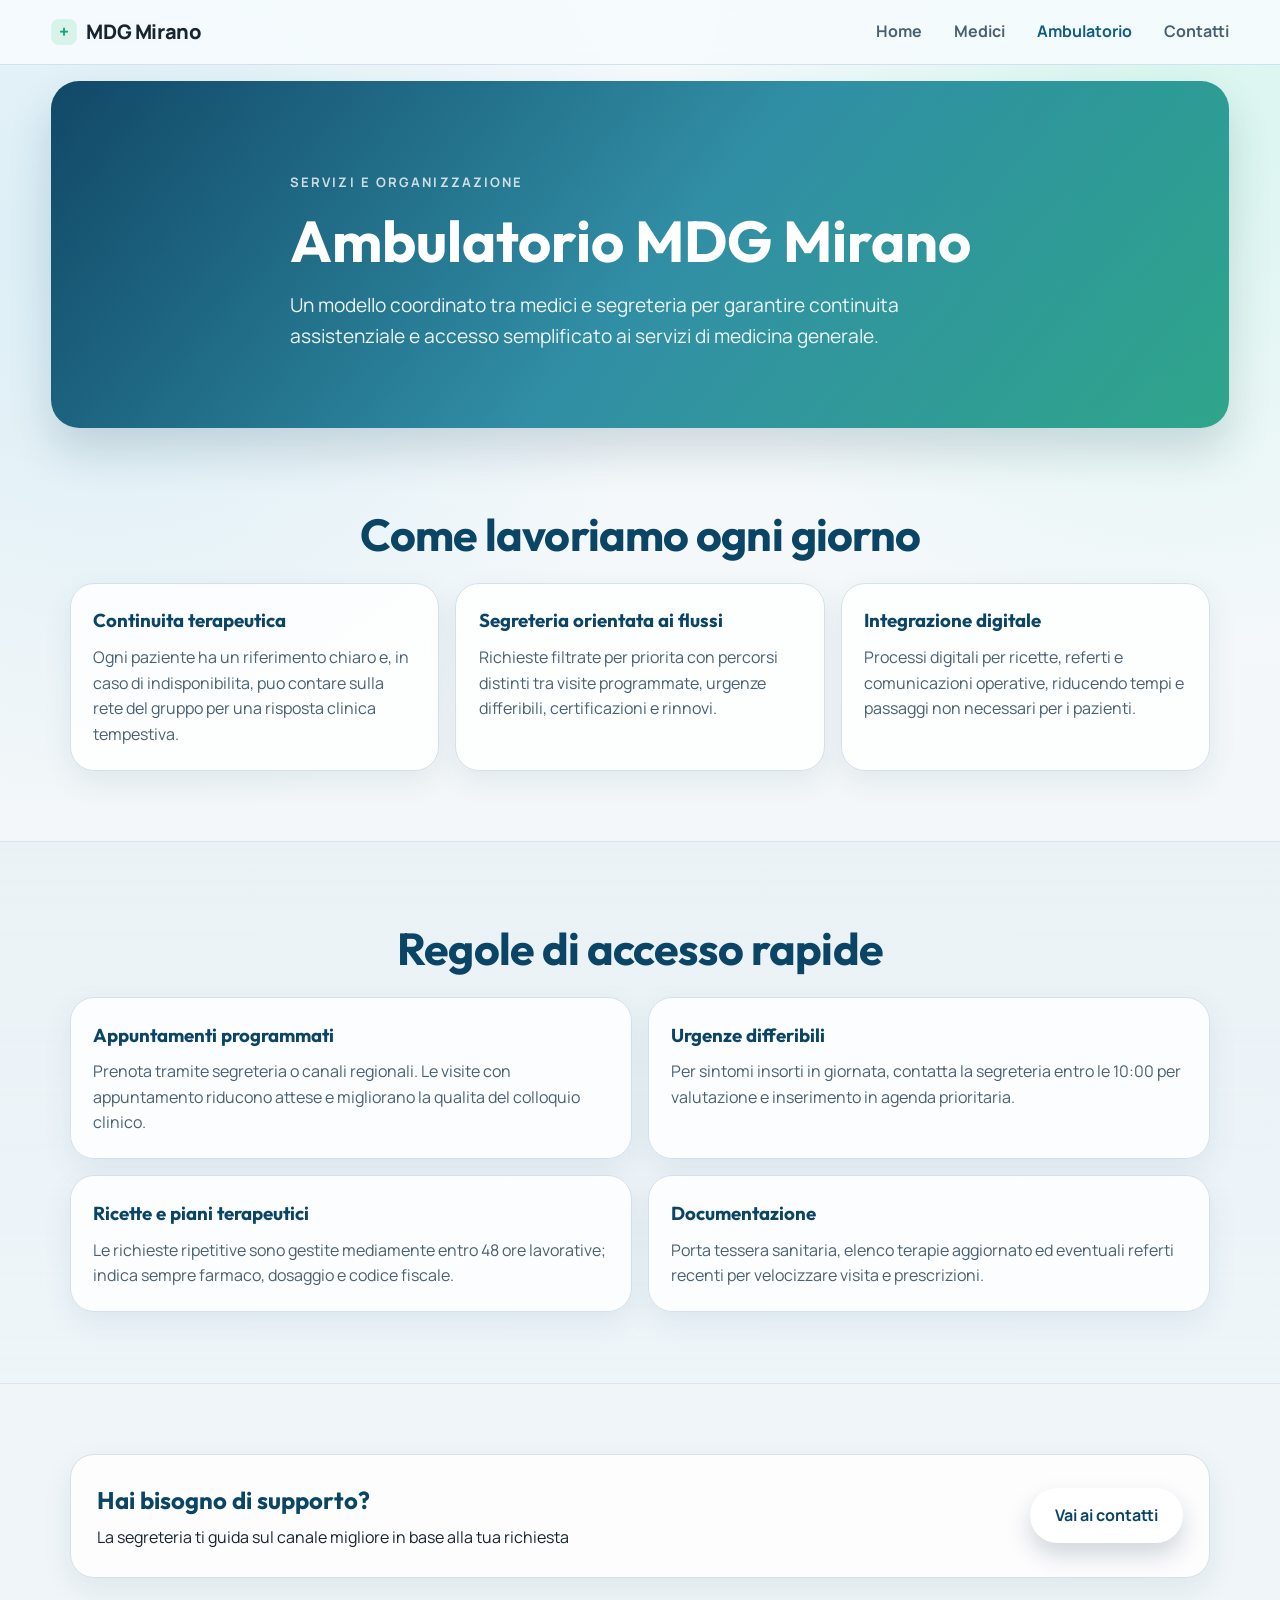
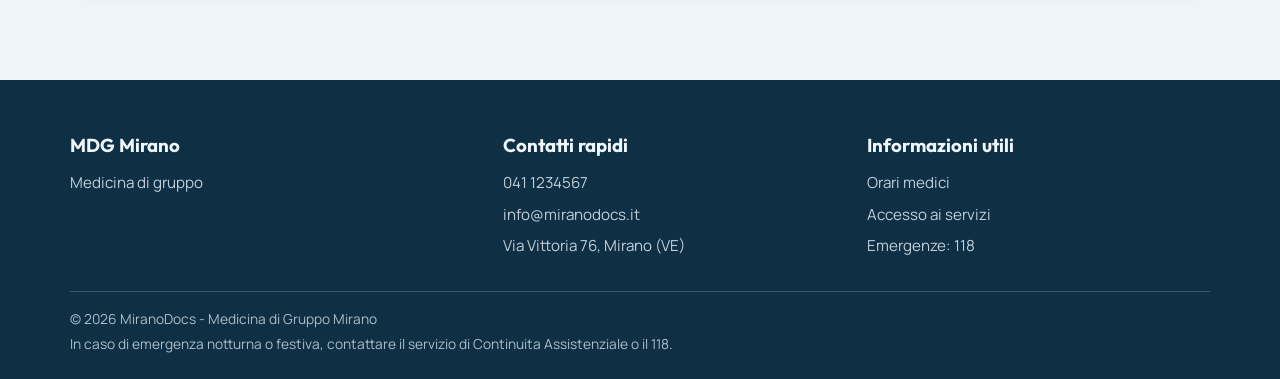
==== ambulatorio.html @ ed3e9e65 "miranodocs" ====
<!DOCTYPE html>
<html lang="it">

<head>
    <meta charset="UTF-8">
    <meta name="viewport" content="width=device-width, initial-scale=1.0">
    <title>Ambulatorio | MiranoDocs</title>
    <meta name="description"
        content="Organizzazione ambulatorio MiranoDocs: accesso ai servizi, gestione urgenze differibili, ricette e percorsi assistenziali.">
    <link rel="stylesheet" href="style.css">
    <link rel="preconnect" href="https://fonts.googleapis.com">
    <link rel="preconnect" href="https://fonts.gstatic.com" crossorigin>
    <link href="https://fonts.googleapis.com/css2?family=Manrope:wght@400;500;600;700;800&family=Outfit:wght@500;600;700&display=swap"
        rel="stylesheet">
</head>

<body>
    <header id="header-placeholder"></header>

    <main>
        <section class="hero hero-inner">
            <div class="container hero-content compact">
                <p class="eyebrow">Servizi e organizzazione</p>
                <h1>Ambulatorio MDG Mirano</h1>
                <p class="lead">Un modello coordinato tra medici e segreteria per garantire continuita assistenziale e
                    accesso semplificato ai servizi di medicina generale.</p>
            </div>
        </section>

        <section class="section">
            <div class="container">
                <h2 class="section-title">Come lavoriamo ogni giorno</h2>
                <div class="feature-grid">
                    <article class="surface-card">
                        <h3>Continuita terapeutica</h3>
                        <p>Ogni paziente ha un riferimento chiaro e, in caso di indisponibilita, puo contare sulla rete del
                            gruppo per una risposta clinica tempestiva.</p>
                    </article>
                    <article class="surface-card">
                        <h3>Segreteria orientata ai flussi</h3>
                        <p>Richieste filtrate per priorita con percorsi distinti tra visite programmate, urgenze differibili,
                            certificazioni e rinnovi.</p>
                    </article>
                    <article class="surface-card">
                        <h3>Integrazione digitale</h3>
                        <p>Processi digitali per ricette, referti e comunicazioni operative, riducendo tempi e passaggi non
                            necessari per i pazienti.</p>
                    </article>
                </div>
            </div>
        </section>

        <section class="section section-alt">
            <div class="container">
                <h2 class="section-title">Regole di accesso rapide</h2>
                <div class="access-list">
                    <article class="access-item">
                        <h3>Appuntamenti programmati</h3>
                        <p>Prenota tramite segreteria o canali regionali. Le visite con appuntamento riducono attese e
                            migliorano la qualita del colloquio clinico.</p>
                    </article>
                    <article class="access-item">
                        <h3>Urgenze differibili</h3>
                        <p>Per sintomi insorti in giornata, contatta la segreteria entro le 10:00 per valutazione e
                            inserimento in agenda prioritaria.</p>
                    </article>
                    <article class="access-item">
                        <h3>Ricette e piani terapeutici</h3>
                        <p>Le richieste ripetitive sono gestite mediamente entro 48 ore lavorative; indica sempre farmaco,
                            dosaggio e codice fiscale.</p>
                    </article>
                    <article class="access-item">
                        <h3>Documentazione</h3>
                        <p>Porta tessera sanitaria, elenco terapie aggiornato ed eventuali referti recenti per velocizzare
                            visita e prescrizioni.</p>
                    </article>
                </div>
            </div>
        </section>

        <section class="section">
            <div class="container cta-strip">
                <div>
                    <h2>Hai bisogno di supporto?</h2>
                    <p>La segreteria ti guida sul canale migliore in base alla tua richiesta</p>
                </div>
                <a href="contatti.html" class="btn btn-primary">Vai ai contatti</a>
            </div>
        </section>
    </main>

    <footer id="footer-placeholder"></footer>

    <script src="script.js"></script>
</body>

</html>
---- style.css ----
:root {
    --bg: #f3f7f9;
    --bg-strong: #e6eef2;
    --text: #182430;
    --text-muted: #4a6073;
    --brand: #0f5d86;
    --brand-strong: #0b4565;
    --accent: #1e9e7a;
    --accent-soft: #d8f3ea;
    --white: #ffffff;
    --stroke: #d4e1ea;
    --radius-md: 14px;
    --radius-lg: 24px;
    --shadow-sm: 0 10px 30px rgba(13, 60, 88, 0.08);
    --shadow-lg: 0 24px 44px rgba(10, 53, 79, 0.16);
}

* {
    margin: 0;
    padding: 0;
    box-sizing: border-box;
}

html,
body {
    width: 100%;
}

body {
    font-family: "Manrope", sans-serif;
    color: var(--text);
    background:
        radial-gradient(circle at 8% 12%, #d9edf5 0%, transparent 28%),
        radial-gradient(circle at 92% 6%, #d8f5ee 0%, transparent 24%),
        linear-gradient(180deg, #f7fbfd 0%, var(--bg) 38%, #edf4f8 100%);
    line-height: 1.6;
    overflow-x: hidden;
}

img {
    display: block;
    max-width: 100%;
}

a {
    color: inherit;
}

main {
    min-height: 70vh;
}

.container {
    width: min(1140px, 92%);
    margin-inline: auto;
}

header {
    position: sticky;
    top: 0;
    z-index: 120;
    display: flex;
    align-items: center;
    justify-content: space-between;
    padding: 1rem 4%;
    background: rgba(246, 251, 253, 0.92);
    backdrop-filter: blur(10px);
    border-bottom: 1px solid rgba(205, 223, 235, 0.9);
}

.logo {
    display: inline-flex;
    align-items: center;
    gap: 0.6rem;
    text-decoration: none;
    font-weight: 800;
    font-size: 1.25rem;
    letter-spacing: -0.02em;
}

.logo-mark {
    width: 1.6rem;
    height: 1.6rem;
    border-radius: 8px;
    display: inline-flex;
    align-items: center;
    justify-content: center;
    background: var(--accent-soft);
    color: var(--accent);
    font-size: 1.1rem;
    line-height: 1;
}

nav ul {
    display: flex;
    align-items: center;
    list-style: none;
    gap: 2rem;
}

nav a {
    text-decoration: none;
    font-weight: 700;
    color: var(--text-muted);
    transition: color 0.25s ease;
}

nav a:hover,
nav a:focus-visible,
nav a.active {
    color: var(--brand);
}

.hamburger {
    display: none;
    border: 0;
    background: transparent;
    cursor: pointer;
    flex-direction: column;
    gap: 5px;
    padding: 0.4rem;
}

.hamburger span {
    display: block;
    width: 24px;
    height: 3px;
    border-radius: 99px;
    background: var(--brand-strong);
    transition: transform 0.25s ease, opacity 0.25s ease;
}

.hamburger.active span:nth-child(1) {
    transform: translateY(8px) rotate(45deg);
}

.hamburger.active span:nth-child(2) {
    opacity: 0;
}

.hamburger.active span:nth-child(3) {
    transform: translateY(-8px) rotate(-45deg);
}

.hero {
    position: relative;
    isolation: isolate;
    padding: 6.5rem 0 5.25rem;
}

.hero::before {
    content: "";
    position: absolute;
    inset: 1rem 4% 0;
    border-radius: 28px;
    background: linear-gradient(130deg, rgba(9, 65, 97, 0.96) 0%, rgba(22, 128, 153, 0.88) 52%, rgba(20, 153, 123, 0.87) 100%);
    box-shadow: var(--shadow-lg);
    z-index: -1;
}

.hero-home::after {
    content: "";
    position: absolute;
    right: 8%;
    bottom: 0;
    width: clamp(220px, 28vw, 380px);
    aspect-ratio: 1 / 1;
    border-radius: 999px;
    background: radial-gradient(circle, rgba(255, 255, 255, 0.26) 0%, transparent 70%);
    z-index: -1;
}

.hero-content {
    color: var(--white);
    max-width: 760px;
}

.hero-content h1 {
    font-family: "Outfit", sans-serif;
    font-size: clamp(2rem, 5vw, 3.6rem);
    line-height: 1.1;
    margin-bottom: 1.1rem;
}

.eyebrow {
    display: inline-flex;
    margin-bottom: 1rem;
    font-size: 0.82rem;
    letter-spacing: 0.16em;
    text-transform: uppercase;
    font-weight: 700;
    color: rgba(255, 255, 255, 0.78);
}

.lead {
    max-width: 64ch;
    font-size: clamp(1rem, 1.9vw, 1.2rem);
    color: rgba(255, 255, 255, 0.92);
}

.hero-actions {
    display: flex;
    flex-wrap: wrap;
    gap: 0.85rem;
    margin-top: 2rem;
}

.btn {
    text-decoration: none;
    display: inline-flex;
    align-items: center;
    justify-content: center;
    border-radius: 999px;
    padding: 0.78rem 1.45rem;
    font-weight: 700;
    border: 2px solid transparent;
    transition: transform 0.25s ease, box-shadow 0.25s ease, background 0.25s ease;
}

.btn-primary {
    background: var(--white);
    color: var(--brand-strong);
    box-shadow: 0 12px 24px rgba(7, 41, 60, 0.18);
}

.btn-secondary {
    background: rgba(255, 255, 255, 0.14);
    border-color: rgba(255, 255, 255, 0.36);
    color: var(--white);
}

.btn:hover,
.btn:focus-visible {
    transform: translateY(-2px);
}

.hero-metrics {
    display: grid;
    grid-template-columns: repeat(3, minmax(0, 1fr));
    list-style: none;
    gap: 0.75rem;
    margin-top: 2.5rem;
}

.hero-metrics li {
    background: rgba(255, 255, 255, 0.14);
    border: 1px solid rgba(255, 255, 255, 0.2);
    padding: 0.8rem 0.9rem;
    border-radius: 12px;
    font-size: 0.9rem;
}

.hero-metrics strong {
    display: block;
    font-size: 1.25rem;
    color: #f7fffd;
}

.hero-inner {
    padding-bottom: 4.8rem;
}

.hero-content.compact {
    max-width: 700px;
}

.section {
    padding: 4.4rem 0;
}

.section-alt {
    background: linear-gradient(180deg, rgba(219, 233, 241, 0.35) 0%, rgba(236, 245, 250, 0.55) 100%);
    border-top: 1px solid rgba(194, 214, 227, 0.45);
    border-bottom: 1px solid rgba(194, 214, 227, 0.45);
}

.page-hero {
    padding-bottom: 2.6rem;
}

.section-title {
    font-family: "Outfit", sans-serif;
    font-size: clamp(1.8rem, 3.5vw, 2.8rem);
    color: var(--brand-strong);
    letter-spacing: -0.02em;
    margin-bottom: 0.8rem;
    text-align: center;
}

.section-title.left,
.section-subtitle.left {
    text-align: left;
}

.section-subtitle {
    max-width: 68ch;
    margin: 0 auto 2.3rem;
    text-align: center;
    color: var(--text-muted);
}

.feature-grid,
.path-grid {
    display: grid;
    grid-template-columns: repeat(3, minmax(0, 1fr));
    gap: 1rem;
}

.surface-card,
.path-card,
.access-item,
.contact-card,
.cta-strip {
    background: rgba(255, 255, 255, 0.86);
    border: 1px solid var(--stroke);
    border-radius: var(--radius-lg);
    box-shadow: var(--shadow-sm);
}

.surface-card,
.path-card,
.access-item,
.contact-card {
    padding: 1.4rem;
}

.surface-card h3,
.path-card h3,
.access-item h3 {
    font-family: "Outfit", sans-serif;
    margin-bottom: 0.55rem;
    color: var(--brand-strong);
}

.surface-card p,
.path-card p,
.access-item p,
.contact-card p {
    color: var(--text-muted);
}

.split-layout {
    display: grid;
    grid-template-columns: 1.05fr 0.95fr;
    gap: 2rem;
    align-items: center;
}

.check-list {
    list-style: none;
    margin: 1.4rem 0 1.8rem;
    display: grid;
    gap: 0.65rem;
}

.check-list li {
    position: relative;
    padding-left: 1.6rem;
    color: var(--text-muted);
}

.check-list li::before {
    content: "";
    position: absolute;
    left: 0;
    top: 0.45rem;
    width: 0.62rem;
    height: 0.62rem;
    border-radius: 99px;
    background: var(--accent);
}

.media-card {
    border-radius: 28px;
    overflow: hidden;
    border: 1px solid var(--stroke);
    box-shadow: var(--shadow-lg);
}

.media-card img {
    width: 100%;
    height: 100%;
    min-height: 320px;
    object-fit: cover;
}

.doctors-grid {
    display: grid;
    grid-template-columns: repeat(auto-fit, minmax(240px, 1fr));
    gap: 1rem;
}

.doctor-card {
    background: var(--white);
    border: 1px solid var(--stroke);
    border-radius: var(--radius-lg);
    overflow: hidden;
    box-shadow: var(--shadow-sm);
}

.doctor-card img {
    width: 100%;
    height: 270px;
    object-fit: cover;
}

.doctor-info {
    padding: 1rem;
}

.doctor-specialty {
    color: var(--brand);
    font-weight: 800;
    font-size: 0.78rem;
    letter-spacing: 0.08em;
    text-transform: uppercase;
}

.doctor-name {
    margin: 0.35rem 0 0.5rem;
    color: var(--brand-strong);
    font-family: "Outfit", sans-serif;
    font-size: 1.25rem;
}

.doctor-bio {
    color: var(--text-muted);
    margin-bottom: 0.9rem;
}

.doctor-meta {
    font-size: 0.92rem;
    margin-bottom: 0.3rem;
}

.doctor-meta a {
    color: var(--brand);
    text-decoration: none;
}

.view-hours-btn {
    margin-top: 0.85rem;
    width: 100%;
    border: 0;
    border-radius: 12px;
    padding: 0.72rem 0.9rem;
    background: var(--brand-strong);
    color: var(--white);
    font-weight: 700;
    cursor: pointer;
}

.modal {
    display: none;
    position: fixed;
    inset: 0;
    z-index: 300;
    background: rgba(11, 43, 62, 0.55);
    backdrop-filter: blur(4px);
    align-items: center;
    justify-content: center;
    padding: 1rem;
}

.modal-content {
    background: var(--white);
    border-radius: var(--radius-lg);
    border: 1px solid var(--stroke);
    width: min(560px, 100%);
    padding: 1.3rem;
    position: relative;
    box-shadow: var(--shadow-lg);
}

.modal-header h2 {
    margin: 0.2rem 0 0.35rem;
    font-family: "Outfit", sans-serif;
    color: var(--brand-strong);
}

.close-modal {
    position: absolute;
    top: 0.35rem;
    right: 0.55rem;
    border: 0;
    background: transparent;
    font-size: 2rem;
    line-height: 1;
    color: var(--text-muted);
    cursor: pointer;
}

.hours-table {
    width: 100%;
    border-collapse: collapse;
}

.hours-table td {
    padding: 0.75rem 0;
    border-bottom: 1px solid #e7eff4;
    color: var(--text-muted);
}

.hours-table td:last-child {
    text-align: right;
    color: var(--brand-strong);
    font-weight: 700;
}

.modal-hours-table {
    margin-top: 0.6rem;
}

.access-list {
    display: grid;
    grid-template-columns: repeat(2, minmax(0, 1fr));
    gap: 1rem;
}

.cta-strip {
    padding: 1.6rem;
    display: flex;
    align-items: center;
    justify-content: space-between;
    gap: 1rem;
}

.cta-strip h2 {
    font-family: "Outfit", sans-serif;
    color: var(--brand-strong);
    margin-bottom: 0.4rem;
}

.contact-layout {
    display: grid;
    grid-template-columns: repeat(2, minmax(0, 1fr));
    gap: 1rem;
}

.contact-card h2 {
    font-family: "Outfit", sans-serif;
    margin-bottom: 1rem;
    color: var(--brand-strong);
}

.contact-list {
    list-style: none;
    display: grid;
    gap: 0.8rem;
}

.contact-list li {
    display: grid;
    gap: 0.24rem;
    padding-bottom: 0.78rem;
    border-bottom: 1px solid #e6eff5;
}

.contact-list li:last-child {
    border-bottom: 0;
    padding-bottom: 0;
}

.contact-list strong {
    color: var(--brand-strong);
}

.contact-list a {
    color: var(--brand);
    text-decoration: none;
}

.helper-text {
    color: var(--text-muted);
    font-size: 0.9rem;
    margin-top: 0.8rem;
}

.map-wrap {
    border-radius: 28px;
    overflow: hidden;
    border: 1px solid var(--stroke);
    box-shadow: var(--shadow-lg);
    min-height: 360px;
}

.map-wrap iframe {
    width: 100%;
    min-height: 360px;
    border: 0;
}

footer {
    background: #0e2f44;
    color: #eef7fc;
    padding: 3.2rem 0 1.5rem;
    margin-top: 2rem;
}

.footer-content {
    display: grid;
    grid-template-columns: 1.2fr 1fr 1fr;
    gap: 1.3rem;
}

.footer-content h3 {
    font-family: "Outfit", sans-serif;
    margin-bottom: 0.65rem;
}

.footer-content p,
.footer-content li {
    color: rgba(238, 247, 252, 0.8);
    font-size: 0.95rem;
}

.footer-content ul {
    list-style: none;
    display: grid;
    gap: 0.45rem;
}

.footer-content a {
    text-decoration: none;
}

.footer-bottom {
    width: min(1140px, 92%);
    margin: 2rem auto 0;
    padding-top: 1rem;
    border-top: 1px solid rgba(233, 245, 251, 0.2);
    font-size: 0.86rem;
    color: rgba(233, 245, 251, 0.72);
    display: grid;
    gap: 0.22rem;
}

:focus-visible {
    outline: 3px solid rgba(30, 158, 122, 0.55);
    outline-offset: 2px;
}

@media (max-width: 1024px) {
    nav ul {
        position: fixed;
        top: 60px;
        left: 0;
        right: 0;
        width: 100%;
        max-height: 0;
        overflow: hidden;
        opacity: 0;
        transform: translateY(-14px);
        pointer-events: none;
        background: #f7fcff;
        border-bottom: 1px solid #d0e3ef;
        flex-direction: column;
        align-items: flex-start;
        padding: 0 1.4rem;
        gap: 1.2rem;
        transition: max-height 0.25s ease, opacity 0.2s ease, transform 0.2s ease;
        z-index: 150;
    }

    nav ul.active {
        max-height: 70vh;
        padding: 1rem 1.4rem 1.4rem;
        opacity: 1;
        transform: translateY(0);
        pointer-events: auto;
    }

    .hamburger {
        display: inline-flex;
        margin-left: auto;
        z-index: 170;
    }

    .feature-grid,
    .path-grid,
    .access-list,
    .contact-layout {
        grid-template-columns: repeat(2, minmax(0, 1fr));
    }

    .split-layout,
    .footer-content {
        grid-template-columns: 1fr;
    }

    .hero-metrics {
        grid-template-columns: repeat(3, minmax(0, 1fr));
    }
}

@media (max-width: 760px) {
    header {
        padding-inline: 5%;
    }

    .hero {
        padding: 2rem 1rem
    }

    .hero::before {
        inset: 0.6rem 3.6% 0;
        border-radius: 20px;
    }

    .hero-content {
        padding-inline: 0.35rem;
    }

    .hero-actions {
        width: 100%;
    }

    .btn {
        width: 100%;
    }

    .hero-metrics,
    .feature-grid,
    .path-grid,
    .access-list,
    .contact-layout {
        grid-template-columns: 1fr;
    }

    .section {
        padding: 3.4rem 0;
    }

    .cta-strip {
        flex-direction: column;
        align-items: flex-start;
    }

    .doctor-card img {
        height: 240px;
    }

    .hours-table td {
        font-size: 0.92rem;
    }

    .hours-table td:last-child {
        width: 46%;
    }
}
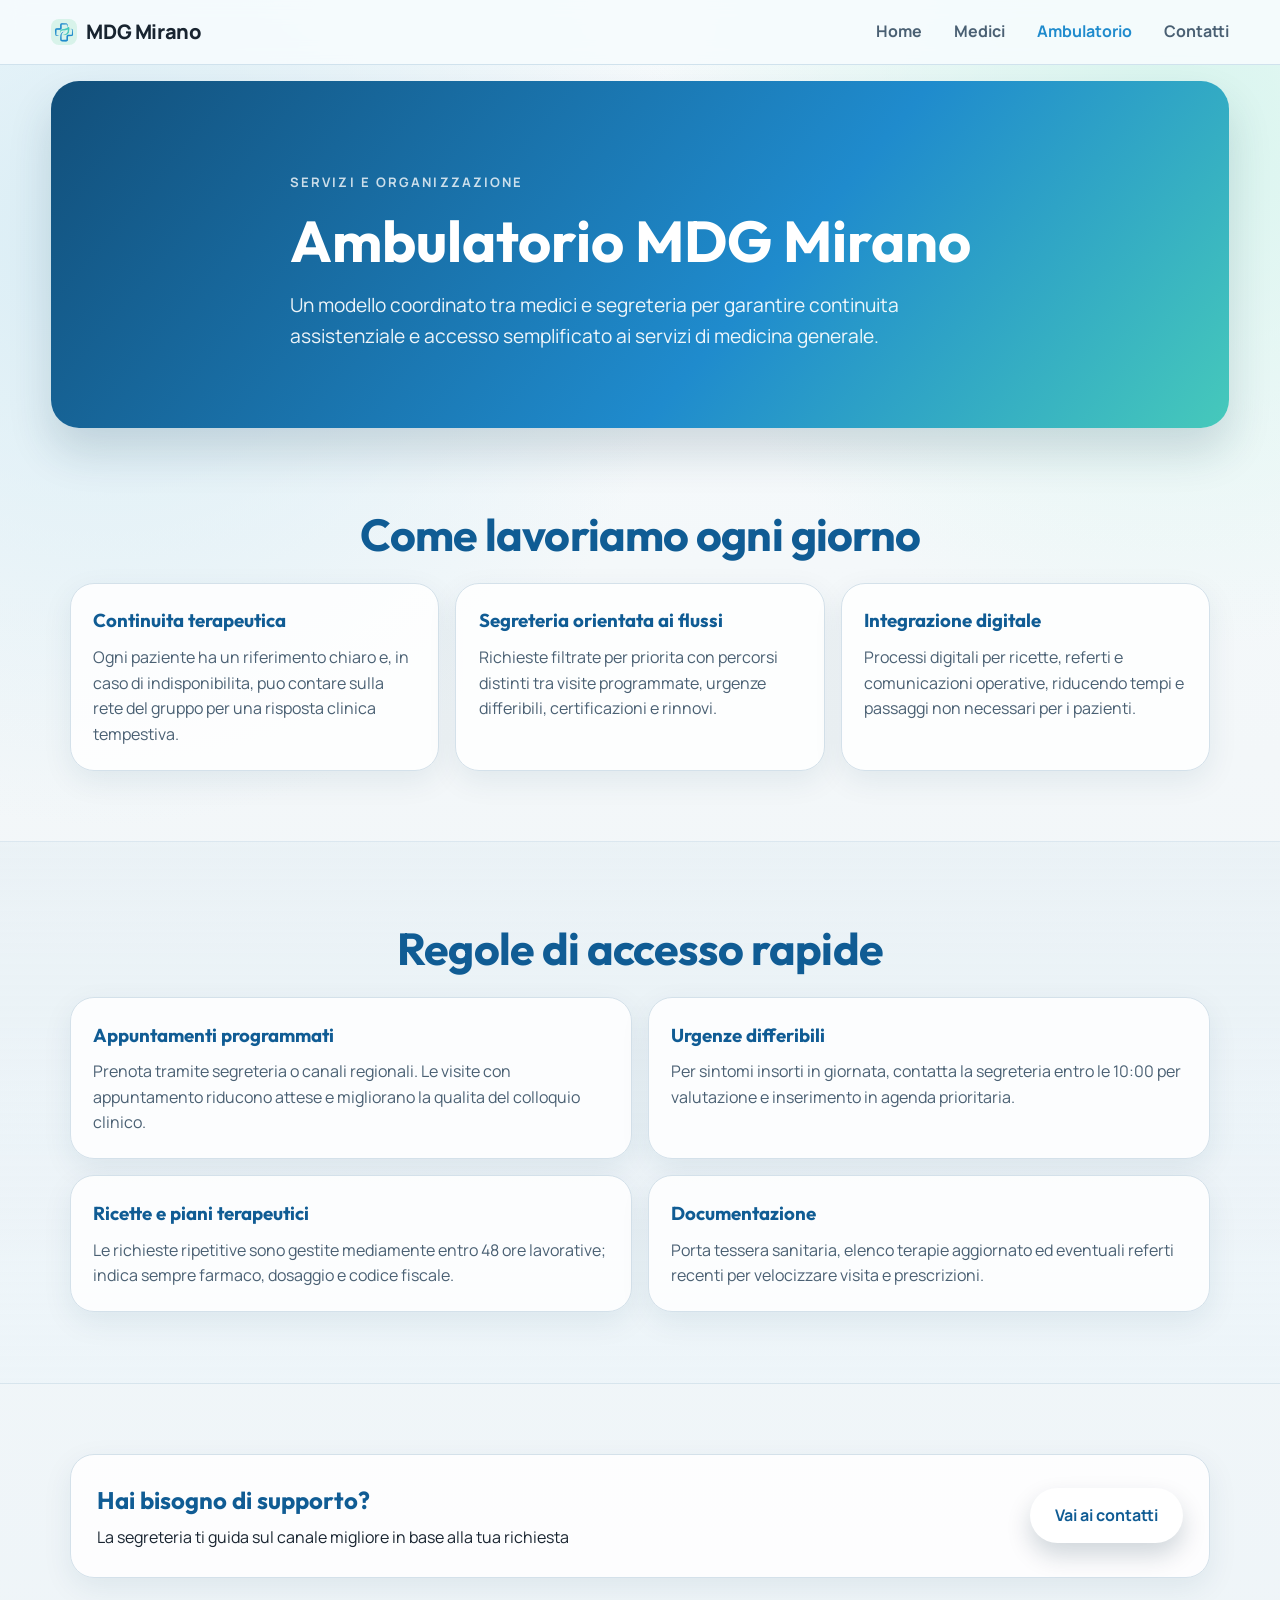
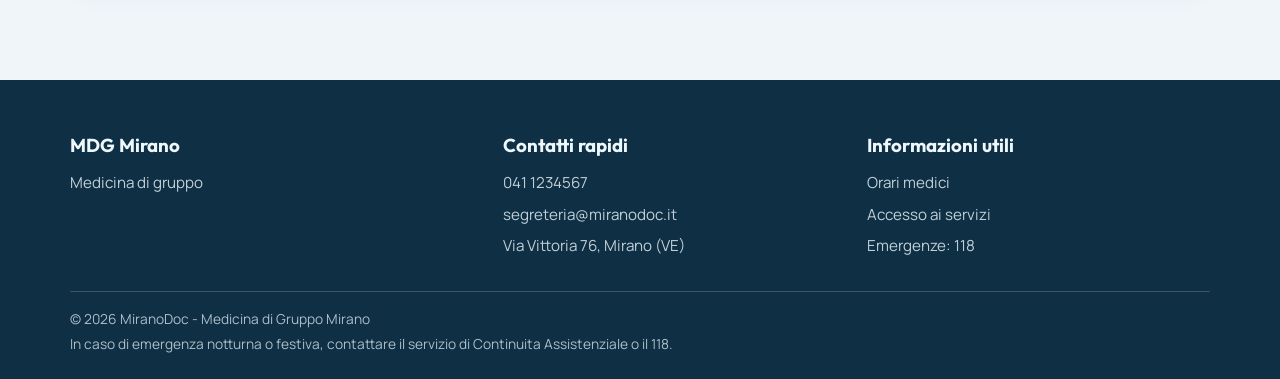
==== commit cfd9b6b1: "Mod" ====
--- a/ambulatorio.html
+++ b/ambulatorio.html
@@ -4,9 +4,8 @@
 <head>
     <meta charset="UTF-8">
     <meta name="viewport" content="width=device-width, initial-scale=1.0">
-    <title>Ambulatorio | MiranoDocs</title>
-    <meta name="description"
-        content="Organizzazione ambulatorio MiranoDocs: accesso ai servizi, gestione urgenze differibili, ricette e percorsi assistenziali.">
+    <title>MiranoDoc</title>
+    <link rel="shortcut icon" href="images/icon.png" type="image/x-icon">
     <link rel="stylesheet" href="style.css">
     <link rel="preconnect" href="https://fonts.googleapis.com">
     <link rel="preconnect" href="https://fonts.gstatic.com" crossorigin>
--- a/style.css
+++ b/style.css
@@ -3,9 +3,9 @@
     --bg-strong: #e6eef2;
     --text: #182430;
     --text-muted: #4a6073;
-    --brand: #0f5d86;
-    --brand-strong: #0b4565;
-    --accent: #1e9e7a;
+    --brand: #1f8bcd;
+    --brand-strong: #105c94;
+    --accent: #46c9bb;
     --accent-soft: #d8f3ea;
     --white: #ffffff;
     --stroke: #d4e1ea;
@@ -153,7 +153,7 @@
     position: absolute;
     inset: 1rem 4% 0;
     border-radius: 28px;
-    background: linear-gradient(130deg, rgba(9, 65, 97, 0.96) 0%, rgba(22, 128, 153, 0.88) 52%, rgba(20, 153, 123, 0.87) 100%);
+    background: linear-gradient(130deg, #124f7a 0%, #1f8bcd 60%, #46c9bb 100%);
     box-shadow: var(--shadow-lg);
     z-index: -1;
 }
@@ -409,7 +409,7 @@
 }
 
 .doctor-specialty {
-    color: var(--brand);
+    color: var(--brand-strong);
     font-weight: 800;
     font-size: 0.78rem;
     letter-spacing: 0.08em;
@@ -476,6 +476,30 @@
     margin: 0.2rem 0 0.35rem;
     font-family: "Outfit", sans-serif;
     color: var(--brand-strong);
+}
+
+.location-grid {
+    display: grid;
+    grid-template-columns: repeat(auto-fit, minmax(240px, 1fr));
+    gap: 0.9rem;
+}
+
+.location-card {
+    background: #f7fbfd;
+    border: 1px solid var(--stroke);
+    border-radius: 16px;
+    padding: 0.9rem;
+}
+
+.location-card h3 {
+    font-family: "Outfit", sans-serif;
+    margin-bottom: 0.45rem;
+    color: var(--brand-strong);
+}
+
+.location-address {
+    color: var(--text-muted);
+    margin-bottom: 0.45rem;
 }
 
 .close-modal {
@@ -740,8 +764,46 @@
         height: 240px;
     }
 
+    .modal {
+        padding: 0.6rem;
+        align-items: flex-end;
+    }
+
+    .modal-content {
+        width: 100%;
+        max-height: 98vh;
+        overflow-y: auto;
+        border-radius: 18px 18px 0 0;
+        padding: 1rem 1rem 1.1rem;
+    }
+
+    .modal-header h2 {
+        font-size: 1.35rem;
+    }
+
+    .location-grid {
+        grid-template-columns: 1fr;
+    }
+
+    .location-card {
+        padding: 0.85rem;
+    }
+
+    .close-modal {
+        top: 0.4rem;
+        right: 0.6rem;
+        width: 40px;
+        height: 40px;
+        border-radius: 999px;
+        display: inline-flex;
+        align-items: center;
+        justify-content: center;
+        background: #f2f7fa;
+    }
+
     .hours-table td {
         font-size: 0.92rem;
+        padding: 0.6rem 0;
     }
 
     .hours-table td:last-child {
